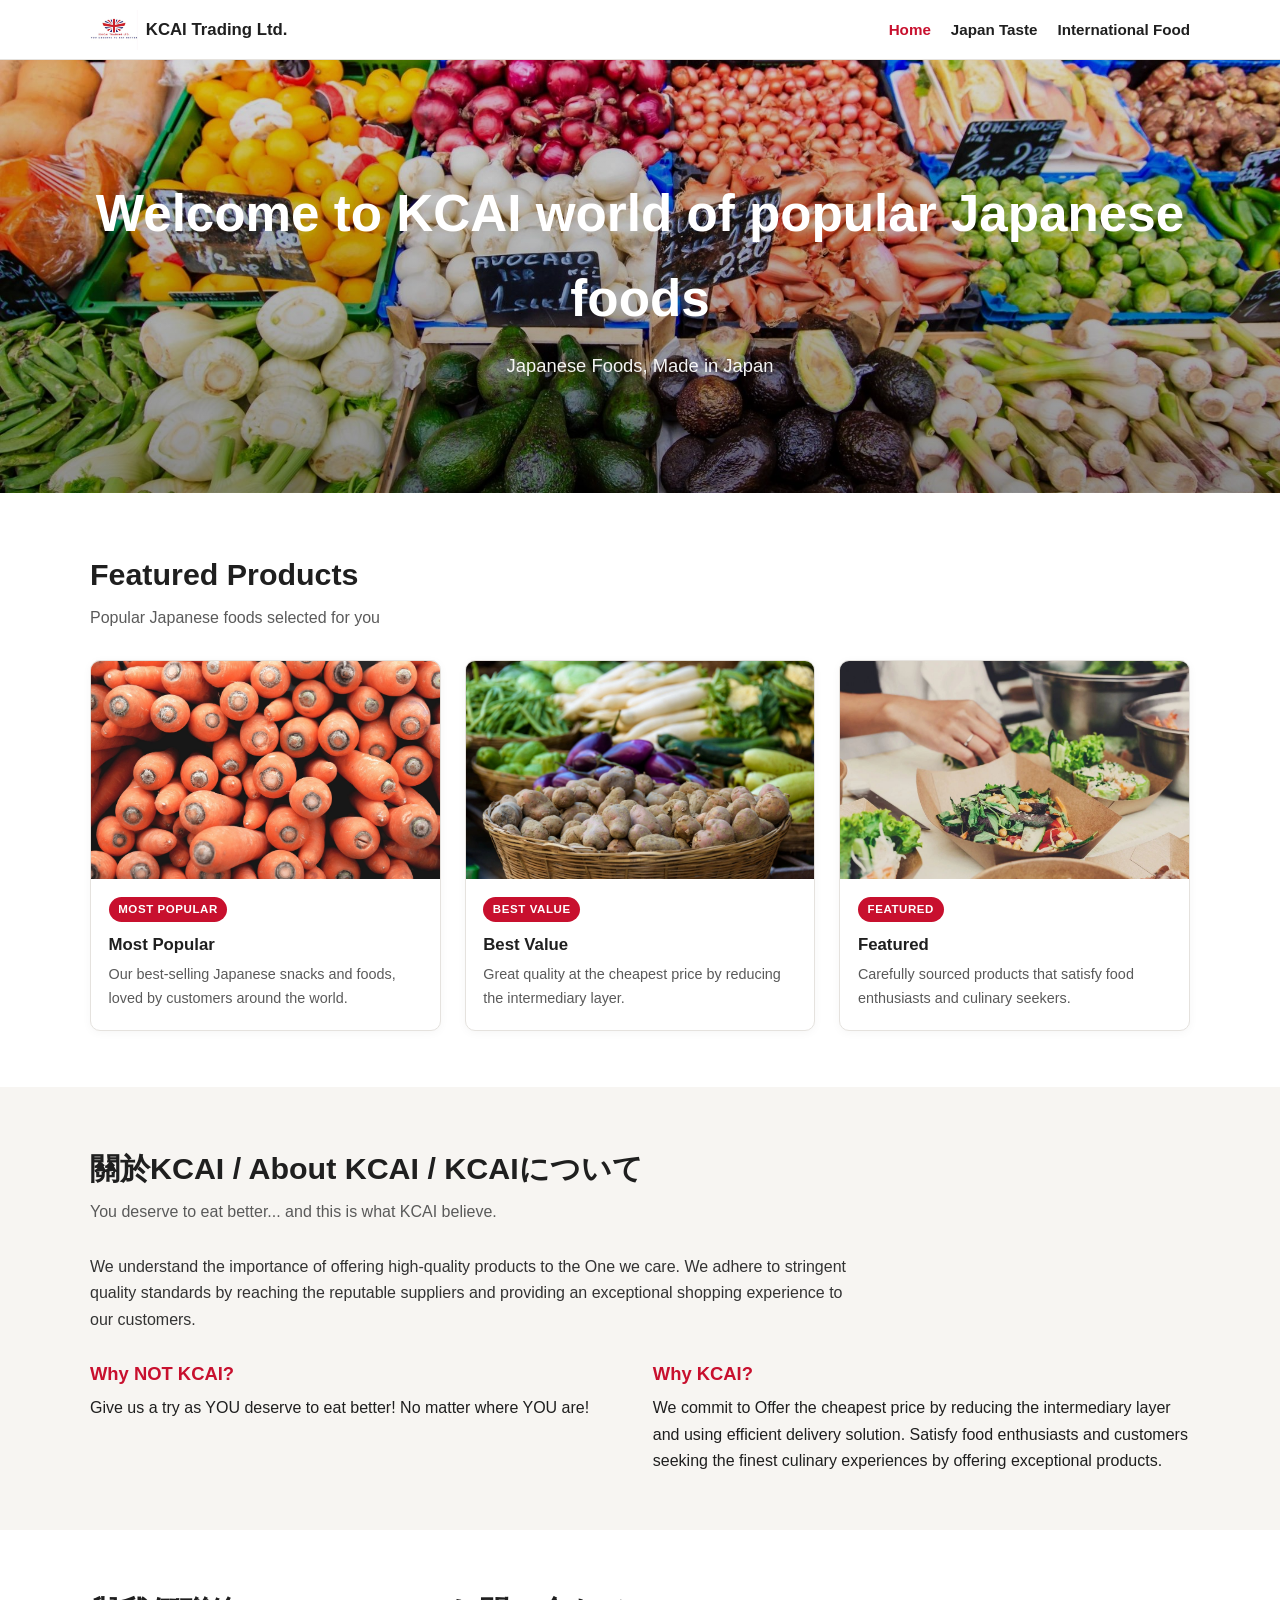
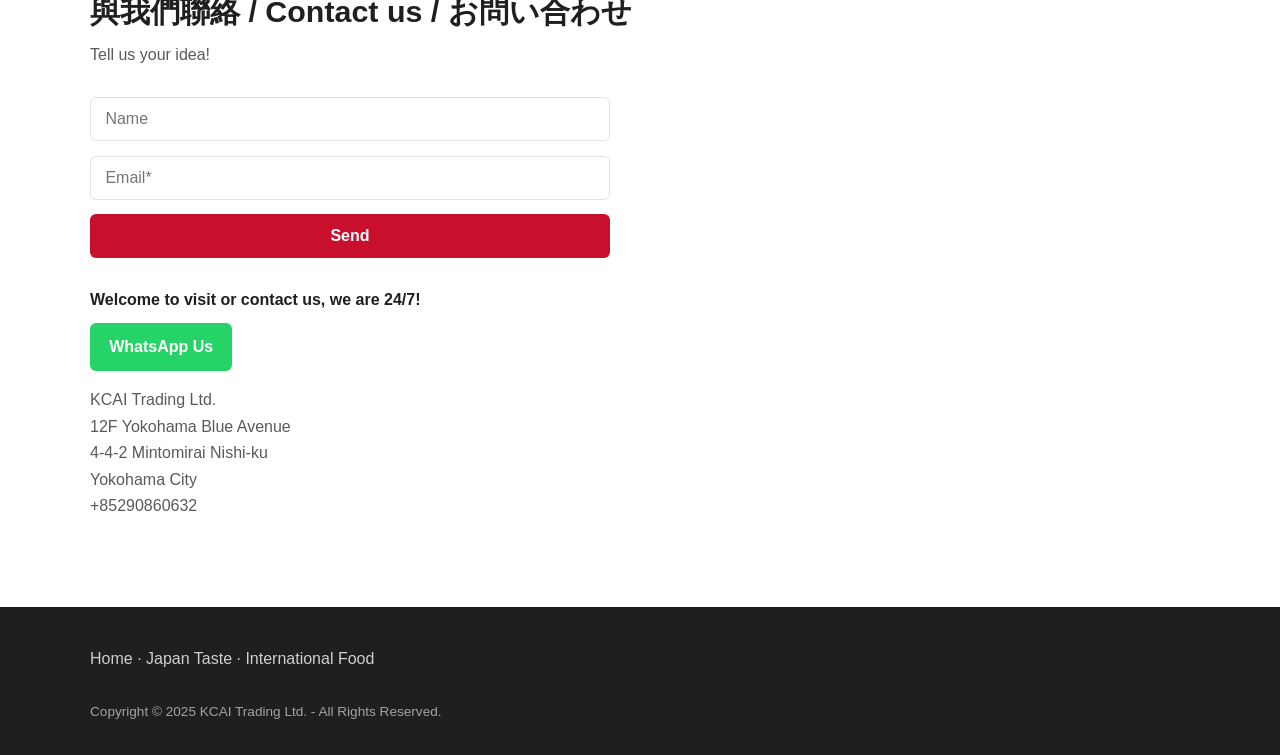
==== index.html @ d979708e "Upload kcaitrading static site" ====
<!DOCTYPE html>
<html lang="en">
<head>
  <meta charset="UTF-8">
  <meta name="viewport" content="width=device-width, initial-scale=1.0">
  <title>KCAI Trading Ltd. - Japanese Foods, Made in Japan</title>
  <meta name="description" content="Welcome to KCAI world of popular Japanese foods. KCAI Trading Ltd. - Japanese Foods, Made in Japan.">
  <link rel="icon" href="images/Screenshot 2024-07-03 225807.png">
  <link rel="stylesheet" href="css/style.css">
</head>
<body>
  <header class="site-header">
    <div class="container nav">
      <a class="brand" href="index.html">
        <img src="images/Screenshot 2024-07-03 225807.png" alt="KCAI Trading Ltd.">
        KCAI Trading Ltd.
      </a>
      <nav class="links" aria-label="Main navigation">
        <a href="index.html" class="active">Home</a>
        <a href="japan-taste-1.html">Japan Taste</a>
        <a href="international-food.html">International Food</a>
      </nav>
    </div>
  </header>

  <main>
    <section class="hero">
      <div class="container">
        <h1>Welcome to KCAI world of popular Japanese foods</h1>
        <p>Japanese Foods, Made in Japan</p>
      </div>
    </section>

    <section class="section" id="featured">
      <div class="container">
        <h2 class="section-title">Featured Products</h2>
        <p class="section-sub">Popular Japanese foods selected for you</p>
        <div class="grid">
          <div class="card">
            <img src="images/103720.jpg" alt="Most Popular - Japanese foods selection">
            <div class="body">
              <span class="tag">Most Popular</span>
              <h3>Most Popular</h3>
              <p>Our best-selling Japanese snacks and foods, loved by customers around the world.</p>
            </div>
          </div>
          <div class="card">
            <img src="images/26334.jpg" alt="Best Value - Japanese foods selection">
            <div class="body">
              <span class="tag">Best Value</span>
              <h3>Best Value</h3>
              <p>Great quality at the cheapest price by reducing the intermediary layer.</p>
            </div>
          </div>
          <div class="card">
            <img src="images/7wV1Jng.jpg" alt="Featured - Japanese foods selection">
            <div class="body">
              <span class="tag">Featured</span>
              <h3>Featured</h3>
              <p>Carefully sourced products that satisfy food enthusiasts and culinary seekers.</p>
            </div>
          </div>
        </div>
      </div>
    </section>

    <section class="section" id="about" style="background: var(--bg-soft);">
      <div class="container">
        <h2 class="section-title">關於KCAI / About KCAI / KCAIについて</h2>
        <p class="section-sub">You deserve to eat better... and this is what KCAI believe.</p>
        <p style="max-width: 760px; color: #333; margin-bottom: 1.6rem;">
          We understand the importance of offering high-quality products to the One we care.
          We adhere to stringent quality standards by reaching the reputable suppliers and
          providing an exceptional shopping experience to our customers.
        </p>
        <div class="split">
          <div>
            <h3>Why NOT KCAI?</h3>
            <p>Give us a try as YOU deserve to eat better! No matter where YOU are!</p>
          </div>
          <div>
            <h3>Why KCAI?</h3>
            <p>We commit to Offer the cheapest price by reducing the intermediary layer and using efficient delivery solution. Satisfy food enthusiasts and customers seeking the finest culinary experiences by offering exceptional products.</p>
          </div>
        </div>
      </div>
    </section>

    <section class="section" id="contact">
      <div class="container">
        <h2 class="section-title">與我們聯絡 / Contact us / お問い合わせ</h2>
        <p class="section-sub">Tell us your idea!</p>
        <form class="contact-form" action="#" onsubmit="return false;">
          <input type="text" name="name" placeholder="Name" aria-label="Name">
          <input type="email" name="email" placeholder="Email*" required aria-label="Email">
          <button class="btn" type="submit">Send</button>
        </form>
        <div class="contact-info">
          <p><strong>Welcome to visit or contact us, we are 24/7!</strong></p>
          <a class="whatsapp-btn" href="https://wa.me/85290860632" target="_blank" rel="noopener">WhatsApp Us</a>
          <p style="margin-top: 1rem;">
            KCAI Trading Ltd.<br>
            12F Yokohama Blue Avenue<br>
            4-4-2 Mintomirai Nishi-ku<br>
            Yokohama City<br>
            +85290860632
          </p>
        </div>
      </div>
    </section>
  </main>

  <footer class="site-footer">
    <div class="container cols">
      <div>
        <a href="index.html">Home</a> · <a href="japan-taste-1.html">Japan Taste</a> · <a href="international-food.html">International Food</a>
      </div>
      <p class="copyright">Copyright © 2025 KCAI Trading Ltd. - All Rights Reserved.</p>
    </div>
  </footer>
</body>
</html>
---- css/style.css ----
/* KCAI Trading Ltd. - 静态站点基础样式 */
* {
  margin: 0;
  padding: 0;
  box-sizing: border-box;
}

:root {
  --brand: #c8102e;
  --brand-dark: #8f0a20;
  --ink: #1f1f1f;
  --muted: #5a5a5a;
  --bg: #ffffff;
  --bg-soft: #f7f5f2;
  --line: #e5e2de;
  --maxw: 1100px;
}

html {
  scroll-behavior: smooth;
}

body {
  font-family: "Helvetica Neue", Arial, "Hiragino Sans", "PingFang SC", "Microsoft YaHei", sans-serif;
  color: var(--ink);
  background: var(--bg);
  line-height: 1.65;
}

a {
  color: var(--brand);
  text-decoration: none;
}

a:hover {
  text-decoration: underline;
}

img {
  max-width: 100%;
  height: auto;
  display: block;
}

.container {
  width: min(100% - 2rem, var(--maxw));
  margin-inline: auto;
}

/* ---------- 统一导航 ---------- */
.site-header {
  background: var(--bg);
  border-bottom: 1px solid var(--line);
  position: sticky;
  top: 0;
  z-index: 50;
}

.nav {
  display: flex;
  align-items: center;
  gap: 1.5rem;
  padding: 0.6rem 0;
}

.nav .brand {
  display: flex;
  align-items: center;
  gap: 0.5rem;
  font-weight: 700;
  font-size: 1.05rem;
  color: var(--ink);
  margin-right: auto;
}

.nav .brand img {
  height: 40px;
  width: auto;
}

.nav .brand:hover {
  text-decoration: none;
}

.nav .links {
  display: flex;
  align-items: center;
  gap: 1.25rem;
  flex-wrap: wrap;
}

.nav .links a {
  color: var(--ink);
  font-weight: 600;
  font-size: 0.95rem;
}

.nav .links a:hover {
  color: var(--brand);
  text-decoration: none;
}

.nav .links a.active {
  color: var(--brand);
}

/* ---------- 通用区块 ---------- */
.section {
  padding: 3.5rem 0;
}

.section-title {
  font-size: 1.9rem;
  font-weight: 800;
  margin-bottom: 0.35rem;
}

.section-sub {
  color: var(--muted);
  margin-bottom: 1.8rem;
}

/* ---------- 首页 Hero ---------- */
.hero {
  position: relative;
  background-image: linear-gradient(to bottom, rgba(0, 0, 0, 0.15), rgba(0, 0, 0, 0.45)), url("../images/872.jpg");
  background-size: cover;
  background-position: center;
  color: #fff;
  text-align: center;
  padding: 7rem 1rem;
}

.hero h1 {
  font-size: clamp(1.9rem, 4vw, 3.2rem);
  font-weight: 800;
  margin-bottom: 0.6rem;
}

.hero p {
  font-size: 1.15rem;
  opacity: 0.95;
}

/* ---------- 卡片网格 ---------- */
.grid {
  display: grid;
  grid-template-columns: repeat(auto-fit, minmax(250px, 1fr));
  gap: 1.5rem;
}

.card {
  background: var(--bg);
  border: 1px solid var(--line);
  border-radius: 10px;
  overflow: hidden;
  box-shadow: 0 2px 10px rgba(0, 0, 0, 0.04);
}

.card img {
  width: 100%;
  aspect-ratio: 16 / 10;
  object-fit: cover;
}

.card .body {
  padding: 1rem 1.1rem 1.2rem;
}

.card h3 {
  font-size: 1.05rem;
  font-weight: 700;
  margin-bottom: 0.3rem;
}

.card p {
  font-size: 0.9rem;
  color: var(--muted);
}

.tag {
  display: inline-block;
  background: var(--brand);
  color: #fff;
  font-size: 0.72rem;
  font-weight: 700;
  letter-spacing: 0.05em;
  text-transform: uppercase;
  padding: 0.18rem 0.6rem;
  border-radius: 999px;
  margin-bottom: 0.55rem;
}

/* ---------- 双栏信息 ---------- */
.split {
  display: grid;
  grid-template-columns: repeat(auto-fit, minmax(260px, 1fr));
  gap: 1.6rem;
}

.split h3 {
  font-size: 1.15rem;
  font-weight: 700;
  color: var(--brand);
  margin-bottom: 0.4rem;
}

/* ---------- 联系表单 ---------- */
.contact-form {
  display: grid;
  gap: 0.9rem;
  max-width: 520px;
  margin-top: 1.2rem;
}

.contact-form input {
  padding: 0.75rem 0.9rem;
  border: 1px solid var(--line);
  border-radius: 6px;
  font-size: 1rem;
}

.contact-form .btn {
  background: var(--brand);
  color: #fff;
  border: none;
  border-radius: 6px;
  padding: 0.8rem 1.2rem;
  font-size: 1rem;
  font-weight: 700;
  cursor: pointer;
}

.contact-form .btn:hover {
  background: var(--brand-dark);
}

.contact-info {
  margin-top: 1.8rem;
  color: var(--muted);
}

.contact-info strong {
  color: var(--ink);
}

.whatsapp-btn {
  display: inline-block;
  background: #25d366;
  color: #fff;
  font-weight: 700;
  border-radius: 6px;
  padding: 0.7rem 1.2rem;
  margin-top: 0.6rem;
}

.whatsapp-btn:hover {
  background: #1db958;
  text-decoration: none;
}

/* ---------- 页脚 ---------- */
.site-footer {
  background: var(--ink);
  color: #cfcfcf;
  padding: 2.4rem 0 2rem;
  margin-top: 2rem;
}

.site-footer .cols {
  display: flex;
  flex-direction: column;
  gap: 0.6rem;
}

.site-footer a {
  color: #cfcfcf;
}

.site-footer .copyright {
  margin-top: 1.2rem;
  font-size: 0.85rem;
  opacity: 0.75;
}

/* ---------- 内容页 ---------- */
.page-hero {
  background: var(--bg-soft);
  border-bottom: 1px solid var(--line);
  padding: 3.2rem 0;
}

.page-hero h1 {
  font-size: clamp(1.7rem, 3.5vw, 2.6rem);
  font-weight: 800;
}

.page-hero p {
  color: var(--muted);
  font-size: 1.05rem;
  margin-top: 0.4rem;
}

.banner-img {
  border-radius: 12px;
  width: 100%;
  max-height: 420px;
  object-fit: cover;
  margin: 0 auto 1.6rem;
}

.prose {
  max-width: 760px;
}

.prose h2 {
  font-size: 1.35rem;
  font-weight: 800;
  margin: 1.8rem 0 0.6rem;
}

.prose p {
  color: #333;
  margin-bottom: 1rem;
}

@media (max-width: 640px) {
  .nav {
    flex-wrap: wrap;
  }
  .nav .brand {
    margin-right: 0;
    width: 100%;
  }
  .hero {
    padding: 4.5rem 1rem;
  }
}
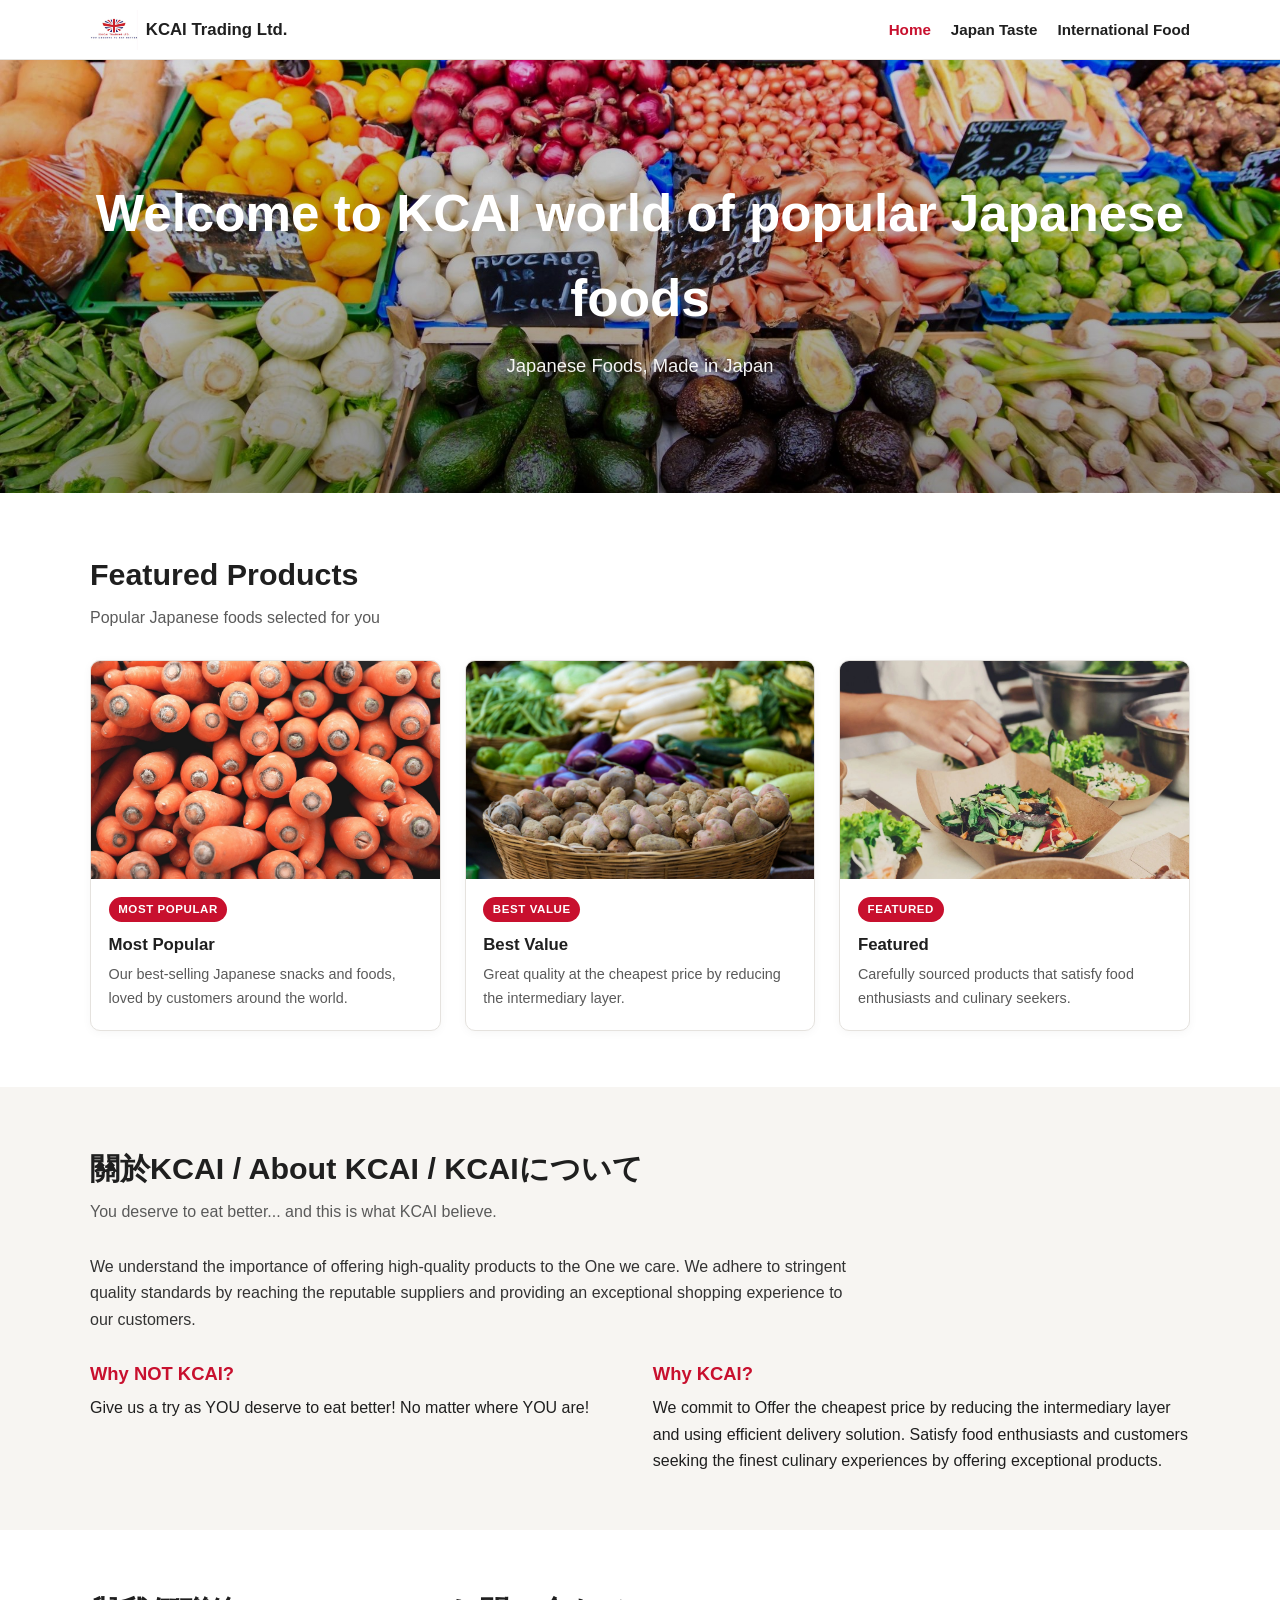
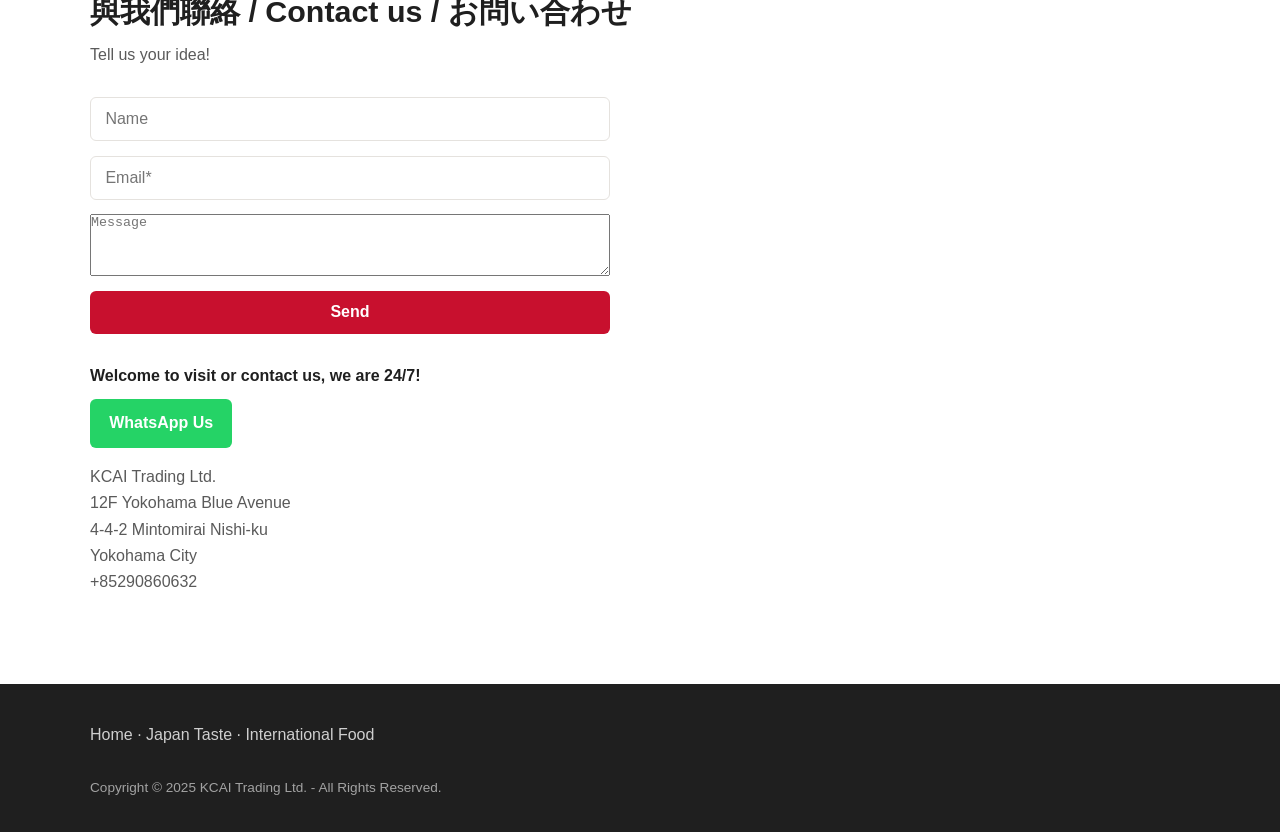
==== commit f0bab503: "Fix contact form to use Formspree" ====
--- a/index.html
+++ b/index.html
@@ -90,9 +90,12 @@
       <div class="container">
         <h2 class="section-title">與我們聯絡 / Contact us / お問い合わせ</h2>
         <p class="section-sub">Tell us your idea!</p>
-        <form class="contact-form" action="#" onsubmit="return false;">
+        <form class="contact-form" action="https://formspree.io/f/mpppejgd" method="POST">
           <input type="text" name="name" placeholder="Name" aria-label="Name">
           <input type="email" name="email" placeholder="Email*" required aria-label="Email">
+          <textarea name="message" placeholder="Message" aria-label="Message" rows="4"></textarea>
+          <input type="hidden" name="_subject" value="New enquiry from kcaitrading.com">
+          <input type="text" name="_gotcha" style="display:none" tabindex="-1" autocomplete="off">
           <button class="btn" type="submit">Send</button>
         </form>
         <div class="contact-info">
